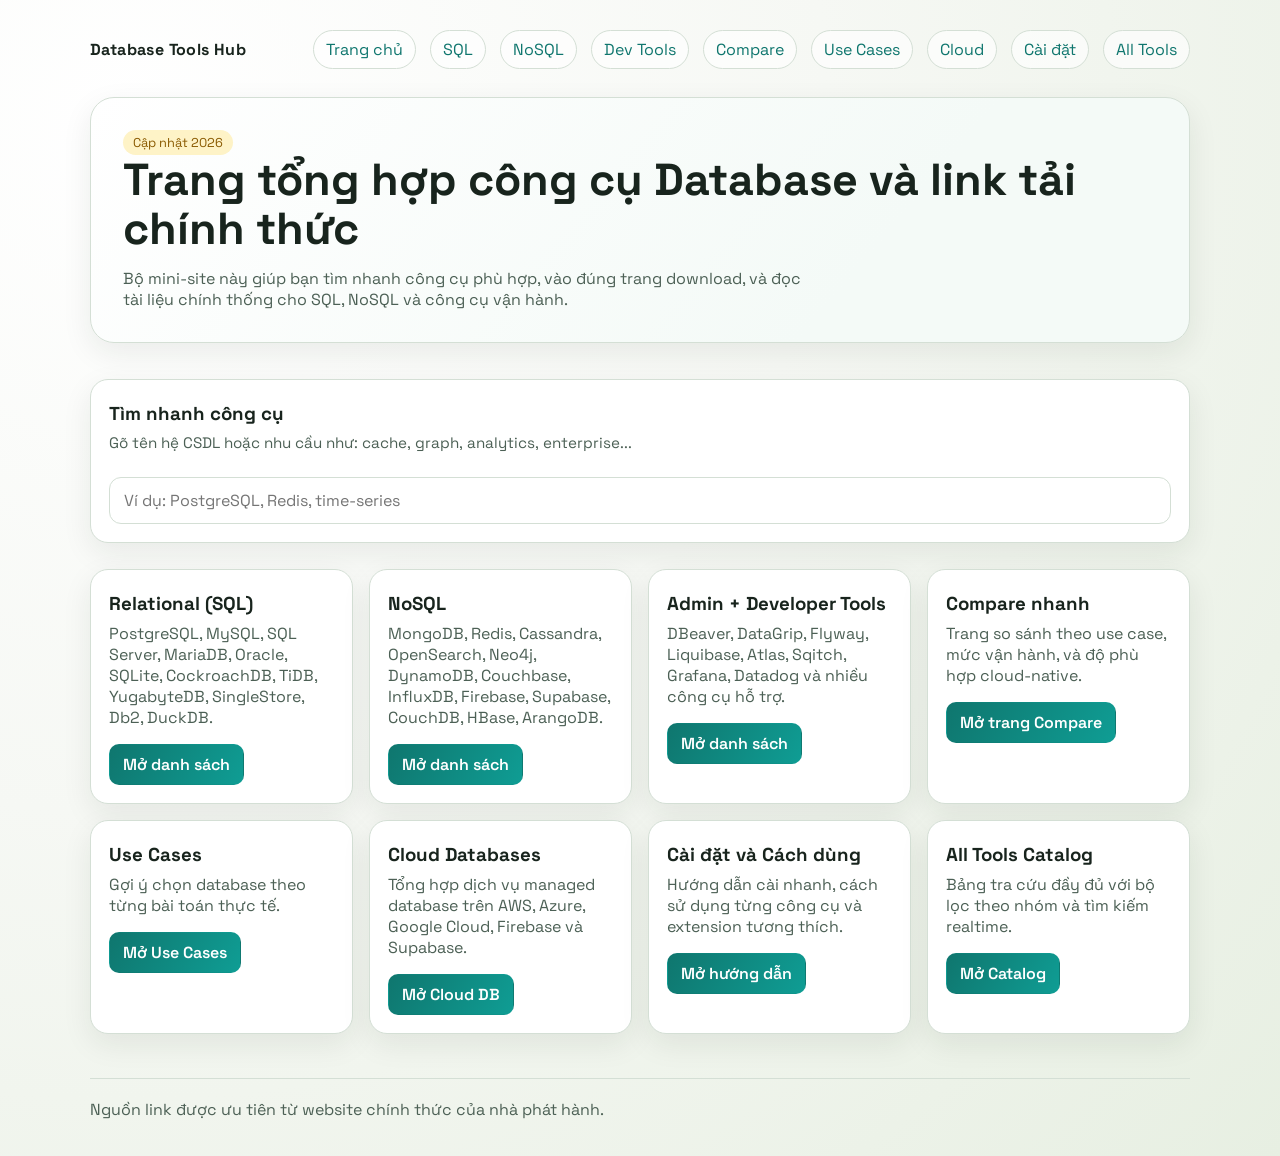
==== index.html @ c243a362 "deploy: 9152dd01579f5ca9723b2374d7851639862ac656" ====
<!doctype html>
<html lang="vi">
  <head>
    <meta charset="UTF-8" />
    <meta name="viewport" content="width=device-width, initial-scale=1.0" />
    <title>Trung tâm Công cụ Database</title>
    <link rel="preconnect" href="https://fonts.googleapis.com" />
    <link rel="preconnect" href="https://fonts.gstatic.com" crossorigin />
    <link href="https://fonts.googleapis.com/css2?family=Space+Grotesk:wght@400;500;700&display=swap" rel="stylesheet" />
    <link rel="stylesheet" href="styles.css" />
  </head>
  <body>
    <header class="container">
      <div class="topbar">
        <div class="logo">Database Tools Hub</div>
        <nav>
          <a href="index.html">Trang chủ</a>
          <a href="relational.html">SQL</a>
          <a href="nosql.html">NoSQL</a>
          <a href="devtools.html">Dev Tools</a>
          <a href="compare.html">Compare</a>
          <a href="usecases.html">Use Cases</a>
          <a href="cloud.html">Cloud</a>
          <a href="installation.html">Cài đặt</a>
          <a href="alltools.html">All Tools</a>
        </nav>
      </div>
      <section class="hero">
        <span class="badge">Cập nhật 2026</span>
        <h1>Trang tổng hợp công cụ Database và link tải chính thức</h1>
        <p>
          Bộ mini-site này giúp bạn tìm nhanh công cụ phù hợp, vào đúng trang download,
          và đọc tài liệu chính thống cho SQL, NoSQL và công cụ vận hành.
        </p>
      </section>
    </header>

    <main class="container">
      <section class="search-panel card">
        <h3>Tìm nhanh công cụ</h3>
        <p class="meta">Gõ tên hệ CSDL hoặc nhu cầu như: cache, graph, analytics, enterprise...</p>
        <input class="search-input" data-search-input type="text" placeholder="Ví dụ: PostgreSQL, Redis, time-series" />
      </section>

      <section class="grid">
        <article class="card" data-search-card data-search-text="postgresql mysql sql server mariadb oracle sqlite cockroachdb tidb yugabytedb singlestore db2 duckdb relational sql giao dich bao cao acid">
          <h3>Relational (SQL)</h3>
          <p>PostgreSQL, MySQL, SQL Server, MariaDB, Oracle, SQLite, CockroachDB, TiDB, YugabyteDB, SingleStore, Db2, DuckDB.</p>
          <div class="btn-row">
            <a class="btn primary" href="relational.html">Mở danh sách</a>
          </div>
        </article>

        <article class="card" data-search-card data-search-text="mongodb redis cassandra opensearch neo4j dynamodb couchbase scylladb influxdb firebase supabase couchdb hbase arangodb nosql cache search graph realtime auth">
          <h3>NoSQL</h3>
          <p>MongoDB, Redis, Cassandra, OpenSearch, Neo4j, DynamoDB, Couchbase, InfluxDB, Firebase, Supabase, CouchDB, HBase, ArangoDB.</p>
          <div class="btn-row">
            <a class="btn primary" href="nosql.html">Mở danh sách</a>
          </div>
        </article>

        <article class="card" data-search-card data-search-text="dbeaver datagrip tableplus pgadmin ssms beekeeper dbvisualizer flyway liquibase alembic prisma atlas sqitch grafana prometheus pmm elastic datadog new relic migration monitoring admin tool">
          <h3>Admin + Developer Tools</h3>
          <p>DBeaver, DataGrip, Flyway, Liquibase, Atlas, Sqitch, Grafana, Datadog và nhiều công cụ hỗ trợ.</p>
          <div class="btn-row">
            <a class="btn primary" href="devtools.html">Mở danh sách</a>
          </div>
        </article>

        <article class="card" data-search-card data-search-text="compare so sanh lua chon benchmark chi phi van hanh cloud">
          <h3>Compare nhanh</h3>
          <p>Trang so sánh theo use case, mức vận hành, và độ phù hợp cloud-native.</p>
          <div class="btn-row">
            <a class="btn primary" href="compare.html">Mở trang Compare</a>
          </div>
        </article>

        <article class="card" data-search-card data-search-text="use case ecommerce crm erp anti fraud recommendation telemetry logs">
          <h3>Use Cases</h3>
          <p>Gợi ý chọn database theo từng bài toán thực tế.</p>
          <div class="btn-row">
            <a class="btn primary" href="usecases.html">Mở Use Cases</a>
          </div>
        </article>

        <article class="card" data-search-card data-search-text="aws azure gcp managed cloud database rds aurora cloud sql alloydb firebase supabase">
          <h3>Cloud Databases</h3>
          <p>Tổng hợp dịch vụ managed database trên AWS, Azure, Google Cloud, Firebase và Supabase.</p>
          <div class="btn-row">
            <a class="btn primary" href="cloud.html">Mở Cloud DB</a>
          </div>
        </article>

        <article class="card" data-search-card data-search-text="cai dat cach dung extension vscode sqltools mssql mongodb redis neo4j">
          <h3>Cài đặt và Cách dùng</h3>
          <p>Hướng dẫn cài nhanh, cách sử dụng từng công cụ và extension tương thích.</p>
          <div class="btn-row">
            <a class="btn primary" href="installation.html">Mở hướng dẫn</a>
          </div>
        </article>

        <article class="card" data-search-card data-search-text="all tools catalog filter database sql nosql cloud devtools">
          <h3>All Tools Catalog</h3>
          <p>Bảng tra cứu đầy đủ với bộ lọc theo nhóm và tìm kiếm realtime.</p>
          <div class="btn-row">
            <a class="btn primary" href="alltools.html">Mở Catalog</a>
          </div>
        </article>
      </section>
    </main>

    <footer class="container">
      Nguồn link được ưu tiên từ website chính thức của nhà phát hành.
    </footer>
    <script src="script.js"></script>
  </body>
</html>
---- styles.css ----
:root {
  --bg-1: #f6f8f4;
  --bg-2: #e7efe2;
  --ink: #18241d;
  --muted: #4c6055;
  --card: #ffffff;
  --line: #d4dfd5;
  --brand: #0f766e;
  --brand-2: #f59e0b;
  --shadow: 0 10px 30px rgba(24, 36, 29, 0.08);
}

* {
  box-sizing: border-box;
}

html,
body {
  margin: 0;
  padding: 0;
  font-family: "Space Grotesk", "Segoe UI", sans-serif;
  color: var(--ink);
  background: radial-gradient(circle at 10% 10%, #ffffff 0%, var(--bg-1) 45%, var(--bg-2) 100%);
}

a {
  color: var(--brand);
  text-decoration: none;
}

a:hover {
  text-decoration: underline;
}

.container {
  width: min(1100px, 92vw);
  margin: 0 auto;
}

header {
  padding: 30px 0 10px;
}

.topbar {
  display: flex;
  justify-content: space-between;
  align-items: center;
  gap: 16px;
  flex-wrap: wrap;
}

.logo {
  font-weight: 700;
  letter-spacing: 0.4px;
}

nav {
  display: flex;
  gap: 14px;
  flex-wrap: wrap;
}

nav a {
  padding: 8px 12px;
  border: 1px solid var(--line);
  border-radius: 999px;
  background: #ffffffaa;
}

.hero {
  margin-top: 28px;
  padding: 32px;
  border: 1px solid var(--line);
  border-radius: 24px;
  background: linear-gradient(130deg, #ffffff 0%, #f4faf7 70%);
  box-shadow: var(--shadow);
  animation: rise 0.7s ease-out;
}

.hero h1 {
  margin: 0;
  font-size: clamp(1.7rem, 4vw, 2.8rem);
  line-height: 1.1;
}

.hero p {
  color: var(--muted);
  max-width: 70ch;
  margin: 14px 0 0;
}

.grid {
  margin: 26px 0 44px;
  display: grid;
  grid-template-columns: repeat(auto-fit, minmax(240px, 1fr));
  gap: 16px;
}

.card {
  background: var(--card);
  border: 1px solid var(--line);
  border-radius: 18px;
  padding: 18px;
  box-shadow: var(--shadow);
  animation: rise 0.8s ease-out;
}

.search-panel {
  margin: 26px 0 10px;
}

.filter-row {
  display: flex;
  gap: 10px;
  flex-wrap: wrap;
  margin: 12px 0 14px;
}

.chip {
  border: 1px solid var(--line);
  background: #fff;
  color: var(--ink);
  padding: 8px 12px;
  border-radius: 999px;
  font: inherit;
  font-weight: 600;
  cursor: pointer;
}

.chip.active {
  border-color: transparent;
  color: #fff;
  background: linear-gradient(120deg, var(--brand), #0f9d94);
}

.search-input {
  width: 100%;
  margin-top: 10px;
  border: 1px solid var(--line);
  border-radius: 12px;
  padding: 12px 14px;
  font: inherit;
  background: #fff;
}

.search-input:focus {
  outline: 2px solid #6ab9b3;
  outline-offset: 1px;
}

.card h3 {
  margin-top: 4px;
  margin-bottom: 8px;
}

.card p {
  margin-top: 0;
  color: var(--muted);
}

.btn-row {
  display: flex;
  gap: 10px;
  flex-wrap: wrap;
}

.btn {
  display: inline-block;
  border-radius: 10px;
  padding: 9px 13px;
  border: 1px solid transparent;
  font-weight: 600;
}

.btn.primary {
  color: #fff;
  background: linear-gradient(120deg, var(--brand), #0f9d94);
}

.btn.secondary {
  color: var(--ink);
  border-color: var(--line);
  background: #fff;
}

.section-title {
  margin: 34px 0 12px;
}

.list {
  display: grid;
  gap: 12px;
}

.item {
  display: grid;
  gap: 10px;
  grid-template-columns: 1fr auto;
  align-items: center;
  border: 1px solid var(--line);
  border-radius: 14px;
  padding: 14px;
  background: #fff;
}

.compare-wrap {
  overflow-x: auto;
  border: 1px solid var(--line);
  border-radius: 16px;
  box-shadow: var(--shadow);
  background: #fff;
}

.compare-table {
  width: 100%;
  border-collapse: collapse;
  min-width: 760px;
}

.compare-table th,
.compare-table td {
  text-align: left;
  padding: 12px;
  border-bottom: 1px solid var(--line);
}

.compare-table thead th {
  background: #eff6f4;
}

.meta {
  color: var(--muted);
  font-size: 0.95rem;
}

footer {
  border-top: 1px solid var(--line);
  padding: 20px 0 36px;
  color: var(--muted);
}

.badge {
  background: #fef3c7;
  color: #8a5a00;
  border-radius: 999px;
  padding: 4px 10px;
  font-size: 0.8rem;
  display: inline-block;
}

@keyframes rise {
  from {
    opacity: 0;
    transform: translateY(14px);
  }
  to {
    opacity: 1;
    transform: translateY(0);
  }
}

@media (max-width: 700px) {
  .hero {
    padding: 22px;
  }

  .item {
    grid-template-columns: 1fr;
  }
}
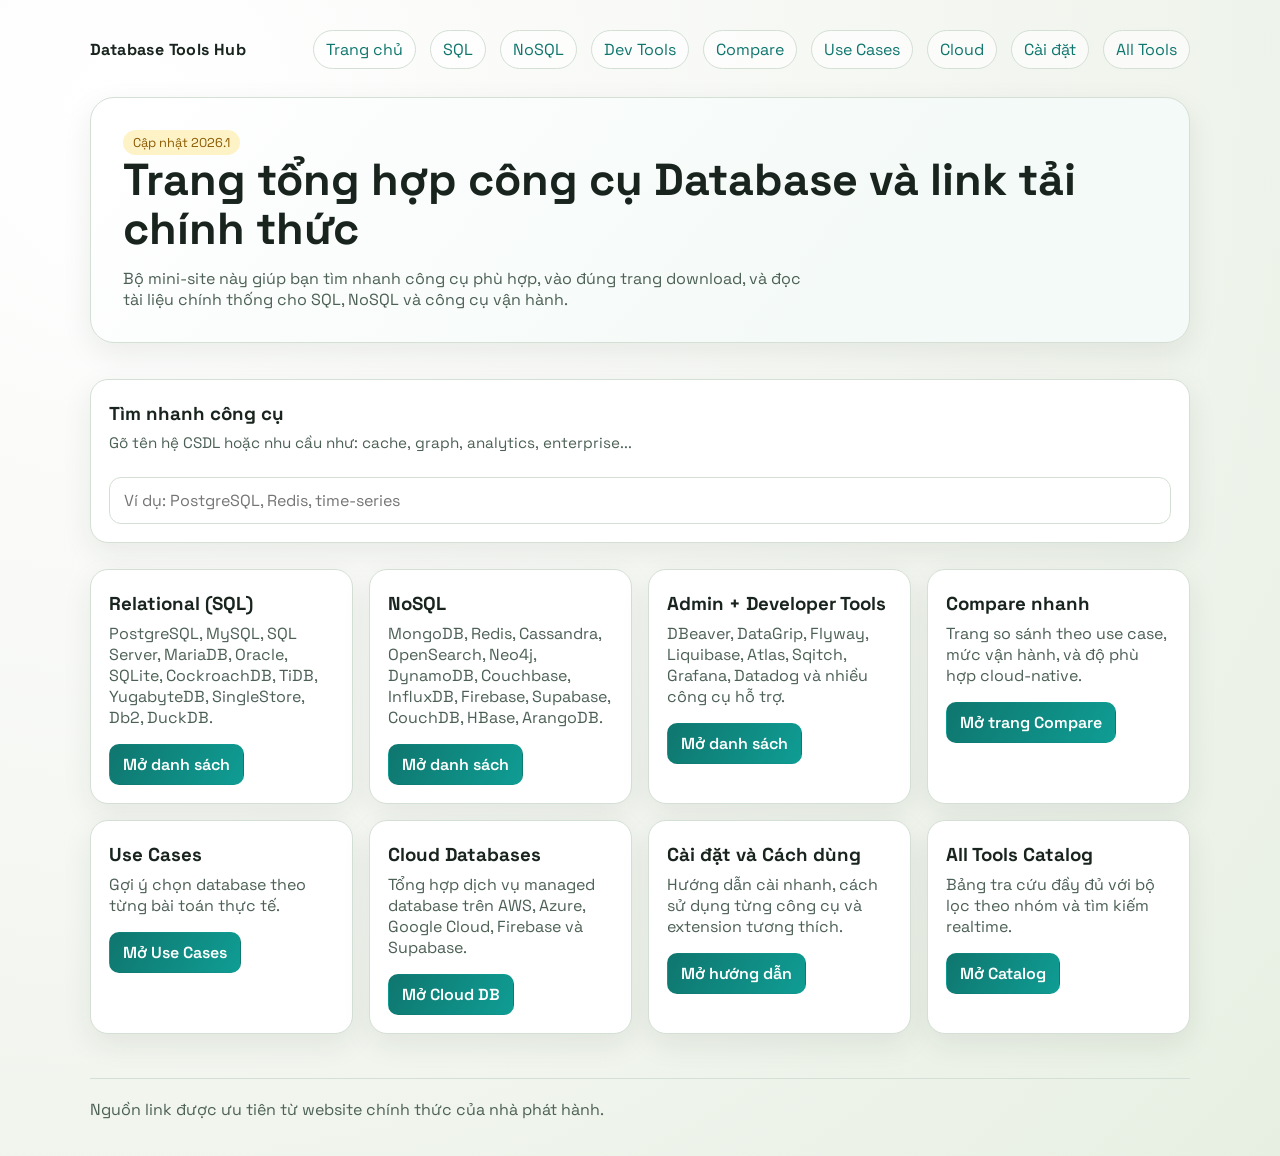
==== commit 9f9017a8: "deploy: af11b9922c2720a6bfdde8e2d8d0de87ce2807a6" ====
--- a/index.html
+++ b/index.html
@@ -26,7 +26,7 @@
         </nav>
       </div>
       <section class="hero">
-        <span class="badge">Cập nhật 2026</span>
+        <span class="badge">Cập nhật 2026.1</span>
         <h1>Trang tổng hợp công cụ Database và link tải chính thức</h1>
         <p>
           Bộ mini-site này giúp bạn tìm nhanh công cụ phù hợp, vào đúng trang download,
